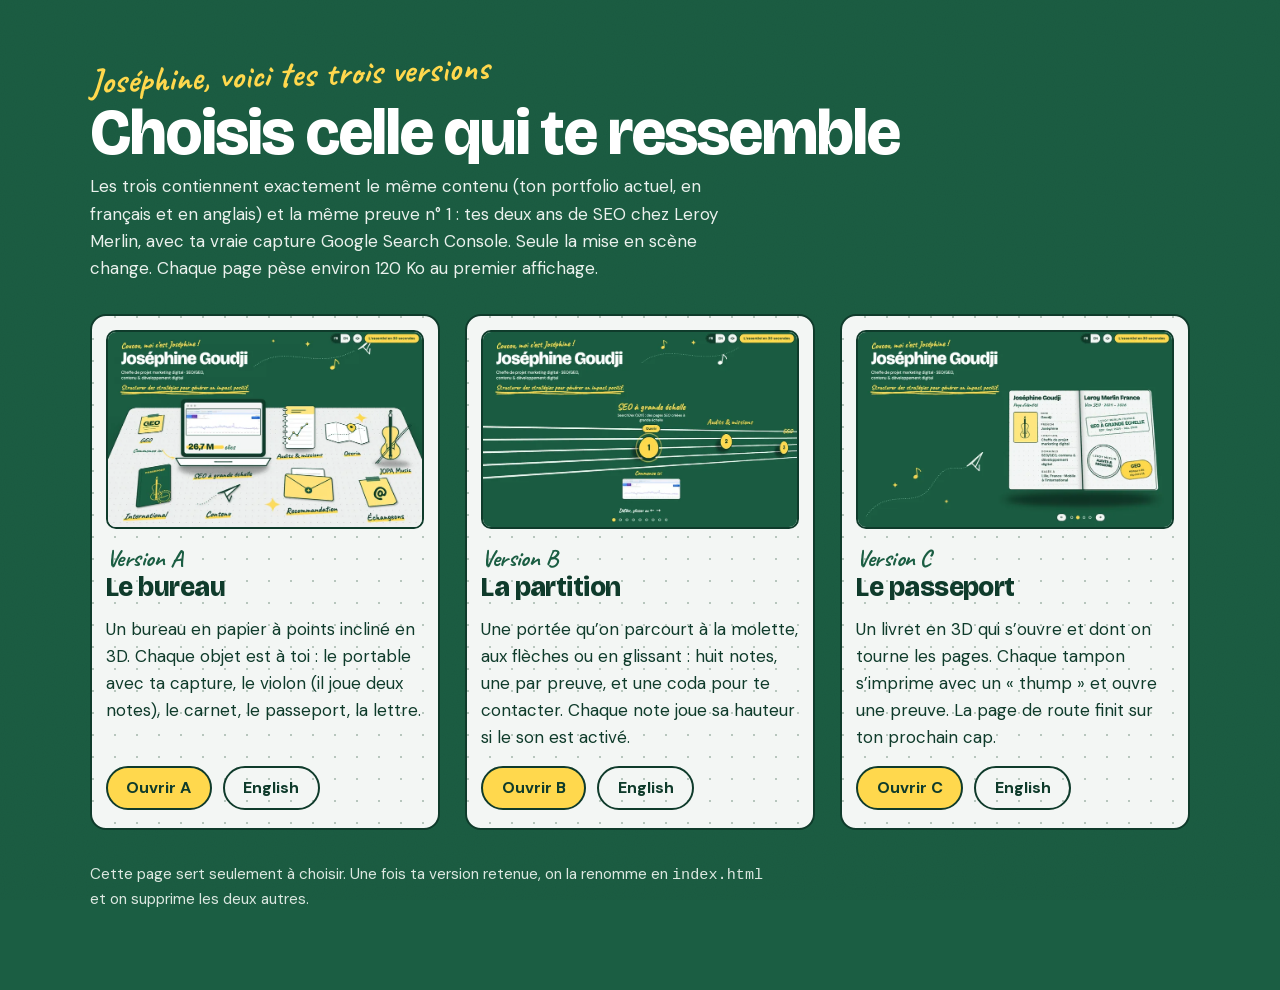
==== versions/index.html @ d498a9fa "Ajoute trois versions interactives du portfolio (bureau, partition, passeport) dans /versions Pages " ====
<!doctype html>
<html lang="fr">
<head>
<meta charset="utf-8">
<meta name="viewport" content="width=device-width, initial-scale=1, viewport-fit=cover">
<meta name="robots" content="noindex">
<title>Choisir la version · portfolio de Joséphine</title>
<link rel="stylesheet" href="assets/base.css">
<style>
body{background:var(--vert);color:#fff;min-height:100svh}
body::before{content:"";position:fixed;inset:0;background:var(--grain);opacity:.09;pointer-events:none;mix-blend-mode:multiply}
main{position:relative;max-width:1180px;margin:0 auto;padding:clamp(24px,5vw,64px) clamp(16px,4vw,40px) 64px}
.hello{margin:0;font:700 clamp(1.6rem,3vw,2.2rem)/1 var(--main);color:var(--jaune);transform:rotate(-2deg);transform-origin:left}
h1{color:#fff;margin:.2rem 0 .6rem;font:800 clamp(2.2rem,5vw,4rem)/.96 var(--titre);letter-spacing:-.03em;text-wrap:balance}
.intro{max-width:56ch;margin:0 0 2rem;color:#EAF1ED}
.choix{display:grid;grid-template-columns:repeat(auto-fit,minmax(280px,1fr));gap:1.6rem}
.carte{display:flex;flex-direction:column;gap:.9rem;padding:14px 14px 18px;border:2px solid var(--vert-nuit);border-radius:16px;background:var(--papier-points);color:var(--vert-nuit)}
.carte img{width:100%;height:auto;aspect-ratio:760/475;object-fit:cover;border:2px solid var(--vert-nuit);border-radius:10px;background:var(--vert)}
.carte h2{margin:.2rem 0 0;font:800 1.7rem/1.05 var(--titre);letter-spacing:-.02em}
.carte h2 small{display:block;margin-bottom:.15rem;font:700 1.5rem/1 var(--main);color:var(--vert)}
.carte p{margin:0;max-width:44ch}
.carte .cta-row{margin-top:auto}
.note{margin-top:2rem;max-width:62ch;font-size:.95rem;color:#DCE8E1}
</style>
</head>
<body>
<main>
  <p class="hello">Joséphine, voici tes trois versions</p>
  <h1>Choisis celle qui te ressemble</h1>
  <p class="intro">Les trois contiennent exactement le même contenu (ton portfolio actuel, en français et en anglais) et la même preuve n° 1 : tes deux ans de SEO chez Leroy Merlin, avec ta vraie capture Google Search Console. Seule la mise en scène change. Chaque page pèse environ 120 Ko au premier affichage.</p>
  <div class="choix">
    <article class="carte">
      <img src="assets/img/apercu-a.webp" width="760" height="475" alt="Aperçu de la version A : un bureau incliné en 3D avec un portable, un violon, un carnet, un passeport et des post-it" loading="lazy">
      <h2><small>Version A</small>Le bureau</h2>
      <p>Un bureau en papier à points incliné en 3D. Chaque objet est à toi : le portable avec ta capture, le violon (il joue deux notes), le carnet, le passeport, la lettre.</p>
      <div class="cta-row"><a class="btn btn-primary" href="a-bureau.html">Ouvrir A</a><a class="btn btn-ghost" href="a-bureau.html?lang=en">English</a></div>
    </article>
    <article class="carte">
      <img src="assets/img/apercu-b.webp" width="760" height="475" alt="Aperçu de la version B : une portée en perspective sur fond vert avec des notes jaunes numérotées" loading="lazy">
      <h2><small>Version B</small>La partition</h2>
      <p>Une portée qu’on parcourt à la molette, aux flèches ou en glissant : huit notes, une par preuve, et une coda pour te contacter. Chaque note joue sa hauteur si le son est activé.</p>
      <div class="cta-row"><a class="btn btn-primary" href="b-partition.html">Ouvrir B</a><a class="btn btn-ghost" href="b-partition.html?lang=en">English</a></div>
    </article>
    <article class="carte">
      <img src="assets/img/apercu-c.webp" width="760" height="475" alt="Aperçu de la version C : un passeport vert ouvert avec une page d’identité et des tampons d’encre" loading="lazy">
      <h2><small>Version C</small>Le passeport</h2>
      <p>Un livret en 3D qui s’ouvre et dont on tourne les pages. Chaque tampon s’imprime avec un « thump » et ouvre une preuve. La page de route finit sur ton prochain cap.</p>
      <div class="cta-row"><a class="btn btn-primary" href="c-passeport.html">Ouvrir C</a><a class="btn btn-ghost" href="c-passeport.html?lang=en">English</a></div>
    </article>
  </div>
  <p class="note">Cette page sert seulement à choisir. Une fois ta version retenue, on la renomme en <code>index.html</code> et on supprime les deux autres.</p>
</main>
</body>
</html>
---- versions/assets/base.css ----
/* Portfolio interactif · Joséphine Goudji
   Socle commun aux trois versions (A bureau, B partition, C passeport).
   Tokens = design system « Joséphine » (vert, jaune feutre, papier à points). */

@font-face{font-family:"Bricolage Grotesque";src:url(fonts/bricolage-800.woff2) format("woff2");font-weight:800;font-style:normal;font-display:swap}
@font-face{font-family:"Caveat";src:url(fonts/caveat-700.woff2) format("woff2");font-weight:700;font-style:normal;font-display:swap}
@font-face{font-family:"DM Sans";src:url(fonts/dmsans.woff2) format("woff2");font-weight:400 700;font-style:normal;font-display:swap}

:root{
  --vert:#1B5E43; --vert-nuit:#0F3B2B; --vert-feuille:#2D6B52;
  --jaune:#FFD84D; --jaune-soleil:#F6CF4A; --jaune-postit:#FFE680; --jaune-surligneur:#FFE27A;
  --papier:#F3F6F4; --points:#B7C6BD; --blanc:#fff;
  --discret:#3F5A4D;
  --autocollant:3px 3px 0 #0f3b2b;
  --ombre-douce:0 14px 22px -10px rgba(0,0,0,.42), 0 3px 6px rgba(0,0,0,.18);
  --ease:cubic-bezier(.16,1,.3,1);
  --titre:"Bricolage Grotesque","Trebuchet MS",system-ui,sans-serif;
  --main:"Caveat","Segoe Print","Bradley Hand",cursive;
  --texte:"DM Sans",system-ui,-apple-system,"Segoe UI",sans-serif;
  --papier-points:radial-gradient(circle at 1px 1px,var(--points) 1.1px,transparent 1.5px) 0 0/22px 22px,var(--papier);
  --grain:url("data:image/svg+xml;utf8,<svg xmlns='http://www.w3.org/2000/svg' width='160' height='160'><filter id='n'><feTurbulence type='fractalNoise' baseFrequency='.9' numOctaves='2' stitchTiles='stitch'/><feColorMatrix values='0 0 0 0 0  0 0 0 0 0  0 0 0 0 0  0 0 0 .55 0'/></filter><rect width='160' height='160' filter='url(%23n)'/></svg>");
}

*,*::before,*::after{box-sizing:border-box}
html{-webkit-text-size-adjust:100%;scroll-behavior:smooth;scrollbar-color:var(--vert-feuille) transparent;accent-color:var(--vert)}
body{margin:0;font:400 1.0625rem/1.6 var(--texte);color:var(--vert-nuit);background:var(--vert);caret-color:var(--vert)}
img,svg{display:block;max-width:100%}
button,a{-webkit-tap-highlight-color:transparent}
::selection{background:var(--jaune-surligneur);color:var(--vert-nuit)}
:focus-visible{outline:3px solid var(--vert-nuit);outline-offset:3px;box-shadow:0 0 0 7px var(--jaune)}
.sr-only{position:absolute!important;width:1px;height:1px;margin:-1px;padding:0;overflow:hidden;clip:rect(0 0 0 0);white-space:nowrap;border:0}

/* Langue : les deux textes existent dans la page, l'un est masqué */
html:not([data-lang="en"]) [lang="en"]:not([data-keep]){display:none!important}
html[data-lang="en"] [lang="fr"]:not([data-keep]){display:none!important}

/* ---------- Boutons ---------- */
.btn{display:inline-flex;align-items:center;gap:.5rem;min-height:44px;padding:.6rem 1.15rem;border:2px solid var(--vert-nuit);border-radius:999px;background:var(--papier);color:var(--vert-nuit);font:700 1rem/1.1 var(--texte);text-decoration:none;cursor:pointer;transition:transform .25s var(--ease),box-shadow .25s var(--ease),background-color .2s}
.btn:hover{transform:translateY(-2px);box-shadow:var(--autocollant)}
.btn:active{transform:translateY(0);box-shadow:none}
.btn-primary,.btn.solid{background:var(--jaune);border-color:var(--vert-nuit)}
.btn-ghost{background:transparent}
.btn-sm{min-height:36px;padding:.35rem .85rem;font-size:.9rem}
.cta-row{display:flex;flex-wrap:wrap;gap:.7rem;margin:1rem 0 0}

/* Salutation */
.greet{position:absolute;z-index:5;left:clamp(18px,4.2vw,72px);top:clamp(22px,5.5vh,64px);max-width:min(600px,46vw);color:#fff}
.hello{margin:0 0 .1rem;font:700 clamp(1.7rem,2.6vw,2.4rem)/1 var(--main);color:var(--jaune);transform:rotate(-2deg);transform-origin:left}
.greet h1{margin:0;font:800 clamp(2.5rem,5.6vw,5rem)/.94 var(--titre);letter-spacing:-.03em;text-wrap:balance}
.role{margin:.9rem 0 0;font-weight:500;font-size:clamp(.98rem,1.25vw,1.15rem);line-height:1.4;color:#EAF1ED;max-width:34ch}
.punch{position:relative;display:inline-block;margin:.9rem 0 0;font:700 clamp(1.4rem,2.1vw,1.9rem)/1.12 var(--main);color:var(--jaune)}
.sky{position:absolute;z-index:1;left:44%;top:64px;width:min(34vw,480px);height:auto;pointer-events:none;overflow:visible}
.punch svg{position:absolute;left:0;bottom:-14px;width:100%;height:18px;overflow:visible}


@media (max-width:760px){.greet{position:relative;left:auto;top:auto;max-width:none;padding:118px 18px 0}.greet h1{font-size:2.6rem}.sky{display:none}}

/* ---------- Sa photo : polaroïd scotché, pastille dans le panneau ---------- */
.polaroid{position:absolute;z-index:6;display:block;width:clamp(124px,11.6vw,172px);padding:7px 7px 0;background:#fff;border:2px solid var(--vert-nuit);border-radius:4px;box-shadow:var(--ombre-douce);color:var(--vert-nuit);text-decoration:none;transform:rotate(var(--r,4deg));transition:transform .4s var(--ease)}
.polaroid img{width:100%;height:auto;aspect-ratio:4/5;object-fit:cover;background:var(--papier)}
.pol-cap{display:block;padding:.2rem 0 .4rem;text-align:center;font:700 1.55rem/1.15 var(--main)}
.pol-tape{position:absolute;left:50%;top:-13px;width:66px;height:24px;translate:-50% 0;background:var(--vert-feuille);opacity:.85;transform:rotate(-4deg)}
.polaroid:hover{transform:rotate(calc(var(--r,4deg) - 3deg)) translateY(-5px)}
.polaroid:focus-visible{outline:3px solid var(--vert-nuit);outline-offset:6px;box-shadow:0 0 0 9px var(--jaune)}
@media (max-width:760px){.polaroid{position:relative;left:auto;top:auto;bottom:auto;margin:26px 0 0 22px;width:128px}}
.panel .me{float:right;width:92px;height:92px;margin:0 0 .6rem 1rem;border:3px solid var(--vert-nuit);border-radius:50%;object-fit:cover;background:var(--jaune-postit)}

/* ---------- Commandes flottantes (langue, son, essentiel) ---------- */
.hud{position:fixed;z-index:40;top:max(12px,env(safe-area-inset-top));right:max(12px,env(safe-area-inset-right));display:flex;flex-wrap:wrap;gap:.55rem;align-items:center;justify-content:flex-end;max-width:calc(100vw - 24px)}
.lang{display:inline-flex;border:2px solid var(--vert-nuit);border-radius:999px;overflow:hidden;background:var(--papier)}
.lang button{min-width:44px;min-height:40px;padding:0 .7rem;border:0;background:transparent;color:var(--vert-nuit);font:700 .95rem var(--texte);cursor:pointer}
.lang button[aria-pressed="true"]{background:var(--vert-nuit);color:#fff}
.lang button:focus-visible{outline-offset:-3px;box-shadow:none}
.snd{width:44px;height:44px;padding:0;justify-content:center;border-radius:50%}
.snd svg{width:22px;height:22px;fill:none;stroke:currentColor;stroke-width:2.2;stroke-linecap:round;stroke-linejoin:round}
.snd .off-x{display:block}.snd .on-w{display:none}
.snd[aria-pressed="true"]{background:var(--jaune)}
.snd[aria-pressed="true"] .off-x{display:none}.snd[aria-pressed="true"] .on-w{display:block}

/* ---------- Panneaux (le contenu réel, lisible sans JS) ---------- */
.panel-bar{display:none}
.panel{background:var(--papier-points);color:var(--vert-nuit)}
.panel-body{padding:clamp(20px,4vw,48px);max-width:820px;margin:0 auto}
html:not(.js) .panel{border-top:6px solid var(--vert-nuit)}

.js .panel{position:fixed;z-index:60;top:0;right:0;bottom:0;width:min(820px,100%);display:none;overflow-y:auto;overscroll-behavior:contain;box-shadow:-24px 0 60px rgba(0,0,0,.38);transform:translateX(104%);transition:transform .5s var(--ease)}
.js .panel.show{display:block}
.js .panel.open{transform:none}
.js .panel:focus{outline:none}
.js .panel-body{padding-top:1.2rem;margin:0}
.js .panel-bar{position:sticky;top:0;z-index:2;display:flex;align-items:center;gap:.6rem;padding:.7rem clamp(14px,3vw,28px);background:var(--papier);border-bottom:2px solid var(--vert-nuit)}
.panel-bar .crumb{flex:1;min-width:0;font:700 1.35rem/1 var(--main);color:var(--vert);white-space:nowrap;overflow:hidden;text-overflow:ellipsis}
.panel-bar .btn{min-height:40px}
.ico{width:18px;height:18px;fill:none;stroke:currentColor;stroke-width:2.4;stroke-linecap:round;stroke-linejoin:round}
.scrim{position:fixed;inset:0;z-index:55;background:rgba(0,0,0,.55);opacity:0;pointer-events:none;transition:opacity .4s var(--ease)}
.has-panel .scrim{opacity:1;pointer-events:auto}
.has-panel{overflow:hidden}

/* Texte lu dans les panneaux */
.panel h1,.panel h2{font:800 clamp(1.9rem,4.4vw,3.1rem)/1.04 var(--titre);letter-spacing:-.02em;text-wrap:balance;margin:0 0 .45em}
.panel h3{font:800 1.28rem/1.15 var(--titre);letter-spacing:-.01em;margin:1.7em 0 .5em;text-wrap:balance}
.panel h4{font:800 1.28rem/1.15 var(--titre);letter-spacing:-.01em;margin:0 0 .5em;text-decoration:underline;text-decoration-color:var(--jaune);text-decoration-thickness:.34em;text-underline-offset:-.1em;text-decoration-skip-ink:none}
.panel p{margin:.7em 0;max-width:66ch}
.panel #apports h2{font-size:clamp(1.35rem,2.6vw,1.7rem);line-height:1.12;margin-top:1.6rem}
.panel .lead{font-size:1.18rem;line-height:1.55}
.panel a{color:var(--vert);text-decoration-thickness:2px;text-underline-offset:.2em}
.panel a:hover{color:var(--vert-nuit);background:var(--jaune-surligneur)}
.panel ul{list-style:none;margin:.6em 0;padding:0}
.panel li{position:relative;margin:.55em 0;padding-left:1.5em;max-width:66ch}
.panel li::before{content:"";position:absolute;left:0;top:.72em;width:.85em;height:.14em;border-radius:3px;background:var(--vert);transform:rotate(-9deg)}
.panel .muted,.panel .note{color:var(--discret)}
.panel .note{font-size:.95rem}
.panel code{font:600 1em var(--texte);background:none}

/* L'étiquette « eyebrow » passe sous le titre, en écriture à la main */
.section-head,.case-top{display:flex;flex-direction:column;align-items:flex-start;margin-bottom:1.1rem}
.section-head>*,.case-top>*{order:3}
.section-head>h2,.case-top>h2,.case-top>h3{order:1}
.eyebrow{order:2!important;margin:-.1em 0 .6em;font:700 1.55rem/1.1 var(--main);color:var(--vert)}
.sec>.section-head .eyebrow{transform:rotate(-1.5deg)}
.contact-box>.eyebrow{position:absolute;width:1px;height:1px;overflow:hidden;clip:rect(0 0 0 0)}
.meta{order:2;margin:0 0 .5rem}
.meta span{display:inline-block;padding:.15rem .65rem;border:2px solid var(--vert-nuit);border-radius:6px;background:var(--jaune-postit);box-shadow:var(--autocollant);font-weight:700;font-size:.9rem;transform:rotate(-1.2deg)}
.summary{order:4}

.case{margin:0 0 2.4rem}
.case+.case,.grid-2+.case{margin-top:3.2rem;padding-top:2.4rem;border-top:3px dashed var(--points)}
.case{display:flex;flex-direction:column}
.case>*{order:2}
.case>.case-top{order:0}
.case>.step.proof{order:1}
.steps{display:grid;grid-template-columns:repeat(auto-fit,minmax(260px,1fr));gap:1.3rem 2.4rem;margin:1.4rem 0}
.step.proof{grid-column:1/-1;order:-1}
.step h3,.step h4{margin-top:0}
.kpis{display:flex;flex-wrap:wrap;gap:.8rem 2rem;margin:1.5rem 0 .6rem;padding:0}
.kpi b{display:block;font:800 clamp(1.55rem,3.4vw,2.2rem)/1 var(--titre);letter-spacing:-.02em;text-decoration:underline;text-decoration-color:var(--jaune);text-decoration-thickness:.3em;text-underline-offset:-.08em;text-decoration-skip-ink:none}
.kpi span{display:block;margin-top:.35rem;font-weight:500;color:var(--discret);font-size:.95rem}
figure{margin:0}
.shot{display:block;width:100%;padding:0;border:2px solid var(--vert-nuit);border-radius:12px;background:#fff;overflow:hidden;cursor:zoom-in;box-shadow:var(--ombre-douce);transition:transform .3s var(--ease)}
.shot:hover{transform:translateY(-3px) rotate(-.4deg)}
.shot img{width:100%;height:auto}
figcaption{margin-top:.7rem;font-size:.95rem;color:var(--discret);display:flex;flex-wrap:wrap;gap:.4rem 1rem;align-items:center;justify-content:space-between}
figcaption .btn{min-height:36px}
.grid-2,.grid-3,.world,.offer{display:grid;gap:1.4rem 2.4rem;grid-template-columns:repeat(auto-fit,minmax(250px,1fr));margin:1.2rem 0}
.card,.offer article{padding-top:1rem;border-top:3px dashed var(--points)}
.card h3,.offer h3{margin-top:0}
.card .when{display:block;font-weight:700;color:var(--discret);margin:.2rem 0 .3rem}
.world .card .eyebrow{margin:.1em 0 .3em}
.chips{display:flex;flex-wrap:wrap;gap:.4rem .5rem;margin:.5rem 0 1rem!important}
.chips li{margin:0;padding:.18rem .75rem;border:2px solid var(--vert);border-radius:999px;font-size:.92rem;font-weight:500;line-height:1.3}
.chips li::before{display:none}
details{margin:.8rem 0}
summary{display:inline-flex;align-items:center;min-height:40px;padding:.3rem 1rem;border:2px solid var(--vert-nuit);border-radius:999px;background:var(--jaune-postit);font-weight:700;cursor:pointer;list-style:none}
summary::-webkit-details-marker{display:none}
summary:hover{box-shadow:var(--autocollant)}
.offer article a{display:block;margin:.35rem 0;font-weight:600}
.drives{margin-top:2.2rem;padding:1.3rem 1.4rem;border:2px solid var(--vert-nuit);border-radius:14px;background:var(--jaune-postit);box-shadow:var(--autocollant)}
.drives h2{font-size:1.5rem;margin-bottom:.4em}
.pill{display:inline-block;margin:.6rem 0 0;padding:.3rem .9rem;border:2px solid var(--vert-nuit);border-radius:999px;background:var(--jaune);font-weight:700;box-shadow:var(--autocollant)}
.tagline{font:700 1.7rem/1.15 var(--main)!important;color:var(--vert)}
.quote blockquote{margin:1.2rem 0;padding:0;font:700 clamp(1.5rem,3.2vw,2rem)/1.2 var(--main);color:var(--vert-nuit);max-width:30ch}
.quote cite{display:block;margin:1rem 0;font:600 1rem var(--texte);color:var(--discret)}
.insta-cards{display:grid;grid-template-columns:repeat(auto-fit,minmax(220px,1fr));gap:.9rem;margin:1.2rem 0}
.insta{display:flex;flex-direction:column;justify-content:space-between;gap:.8rem;min-height:110px;padding:.9rem 1rem;border:2px dashed var(--vert);border-radius:12px;background:#fff;text-decoration:none!important;transition:transform .3s var(--ease)}
.insta:hover{transform:rotate(-1.2deg) translateY(-3px);background:var(--jaune-postit)!important}
.insta .k{font-weight:700;color:var(--vert-nuit)}
.insta .go{font:700 1.3rem/1 var(--main);color:var(--vert)}
.contact-box{position:relative;margin:1rem 0;padding:clamp(20px,4vw,34px);border-radius:18px;background:var(--vert-nuit);color:#fff}
.contact-box h2{color:#fff}
.contact-box p{color:#fff}
.contact-box .secondary{color:#DCE8E1}
.contact-links{display:flex;flex-wrap:wrap;gap:.7rem;margin:1.2rem 0}
.contact-box .btn{background:transparent;color:#fff;border-color:#fff}
.contact-box .btn.solid{background:var(--jaune);color:var(--vert-nuit);border-color:var(--jaune)}
.contact-box a:not(.btn){color:#fff}
.contact-box a:not(.btn):hover{color:var(--vert-nuit)}
.contact-plain{display:flex;flex-direction:column;gap:.4rem;margin-top:1rem;color:#fff}
.contact-plain code{color:#fff}
.contact-plain a{text-decoration:underline}
.panel-foot{margin:2.4rem 0 .6rem;padding-top:1.2rem;border-top:3px dashed var(--points);display:flex;flex-wrap:wrap;gap:.7rem}

/* ---------- Lightbox de la capture ---------- */
dialog.lightbox{width:min(1200px,94vw);max-height:92vh;padding:0;border:2px solid var(--vert-nuit);border-radius:14px;background:var(--papier);color:var(--vert-nuit);overflow:auto}
dialog.lightbox::backdrop{background:rgba(0,0,0,.8)}
.lightbox .bar{display:flex;align-items:center;justify-content:space-between;gap:1rem;padding:.7rem 1rem;border-bottom:2px solid var(--vert-nuit);font-weight:700;background:var(--jaune-postit)}
.lightbox img{width:100%;height:auto;background:#fff}

/* ---------- Pied de page discret ---------- */
.colophon{position:relative;z-index:2;padding:1.4rem clamp(16px,4vw,48px);background:var(--vert-nuit);color:#DCE8E1;font-size:.9rem}

@media (prefers-reduced-motion:reduce){
  html{scroll-behavior:auto}
  *,*::before,*::after{animation-duration:.01ms!important;animation-iteration-count:1!important;transition-duration:.01ms!important}
}
@media (max-width:640px){
  .js .panel{width:100%}
  .panel-bar .crumb{font-size:1.15rem}
  .hud{gap:.4rem}
}
@media print{
  .hud,.scrim,.panel-bar{display:none!important}
  .js .panel{position:static;display:block!important;transform:none;box-shadow:none;width:auto}
}
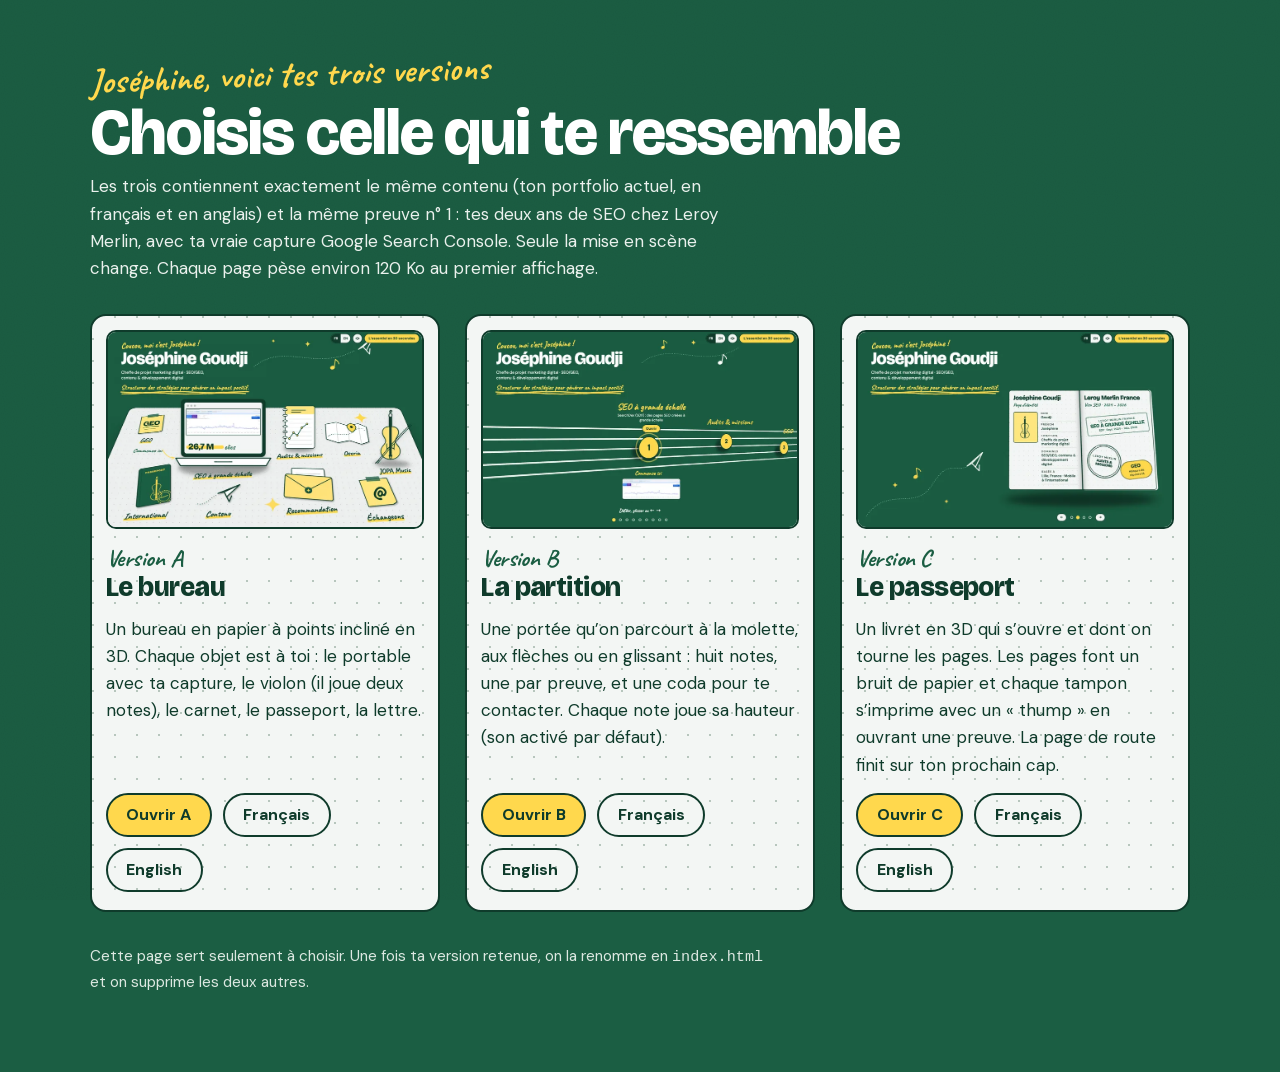
==== commit 77cebb6d: "Corrige l'affichage du bureau sur écrans courts, ajoute bruit de page, WhatsApp/mail préremplis, cho" ====
--- a/versions/index.html
+++ b/versions/index.html
@@ -33,19 +33,19 @@
       <img src="assets/img/apercu-a.webp" width="760" height="475" alt="Aperçu de la version A : un bureau incliné en 3D avec un portable, un violon, un carnet, un passeport et des post-it" loading="lazy">
       <h2><small>Version A</small>Le bureau</h2>
       <p>Un bureau en papier à points incliné en 3D. Chaque objet est à toi : le portable avec ta capture, le violon (il joue deux notes), le carnet, le passeport, la lettre.</p>
-      <div class="cta-row"><a class="btn btn-primary" href="a-bureau.html">Ouvrir A</a><a class="btn btn-ghost" href="a-bureau.html?lang=en">English</a></div>
+      <div class="cta-row"><a class="btn btn-primary" href="a-bureau.html">Ouvrir A</a><a class="btn btn-ghost" href="a-bureau.html?lang=fr">Français</a><a class="btn btn-ghost" href="a-bureau.html?lang=en">English</a></div>
     </article>
     <article class="carte">
       <img src="assets/img/apercu-b.webp" width="760" height="475" alt="Aperçu de la version B : une portée en perspective sur fond vert avec des notes jaunes numérotées" loading="lazy">
       <h2><small>Version B</small>La partition</h2>
-      <p>Une portée qu’on parcourt à la molette, aux flèches ou en glissant : huit notes, une par preuve, et une coda pour te contacter. Chaque note joue sa hauteur si le son est activé.</p>
-      <div class="cta-row"><a class="btn btn-primary" href="b-partition.html">Ouvrir B</a><a class="btn btn-ghost" href="b-partition.html?lang=en">English</a></div>
+      <p>Une portée qu’on parcourt à la molette, aux flèches ou en glissant : huit notes, une par preuve, et une coda pour te contacter. Chaque note joue sa hauteur (son activé par défaut).</p>
+      <div class="cta-row"><a class="btn btn-primary" href="b-partition.html">Ouvrir B</a><a class="btn btn-ghost" href="b-partition.html?lang=fr">Français</a><a class="btn btn-ghost" href="b-partition.html?lang=en">English</a></div>
     </article>
     <article class="carte">
       <img src="assets/img/apercu-c.webp" width="760" height="475" alt="Aperçu de la version C : un passeport vert ouvert avec une page d’identité et des tampons d’encre" loading="lazy">
       <h2><small>Version C</small>Le passeport</h2>
-      <p>Un livret en 3D qui s’ouvre et dont on tourne les pages. Chaque tampon s’imprime avec un « thump » et ouvre une preuve. La page de route finit sur ton prochain cap.</p>
-      <div class="cta-row"><a class="btn btn-primary" href="c-passeport.html">Ouvrir C</a><a class="btn btn-ghost" href="c-passeport.html?lang=en">English</a></div>
+      <p>Un livret en 3D qui s’ouvre et dont on tourne les pages. Les pages font un bruit de papier et chaque tampon s’imprime avec un « thump » en ouvrant une preuve. La page de route finit sur ton prochain cap.</p>
+      <div class="cta-row"><a class="btn btn-primary" href="c-passeport.html">Ouvrir C</a><a class="btn btn-ghost" href="c-passeport.html?lang=fr">Français</a><a class="btn btn-ghost" href="c-passeport.html?lang=en">English</a></div>
     </article>
   </div>
   <p class="note">Cette page sert seulement à choisir. Une fois ta version retenue, on la renomme en <code>index.html</code> et on supprime les deux autres.</p>
--- a/versions/assets/base.css
+++ b/versions/assets/base.css
@@ -45,10 +45,10 @@
 
 /* Salutation */
 .greet{position:absolute;z-index:5;left:clamp(18px,4.2vw,72px);top:clamp(22px,5.5vh,64px);max-width:min(600px,46vw);color:#fff}
-.hello{margin:0 0 .1rem;font:700 clamp(1.7rem,2.6vw,2.4rem)/1 var(--main);color:var(--jaune);transform:rotate(-2deg);transform-origin:left}
-.greet h1{margin:0;font:800 clamp(2.5rem,5.6vw,5rem)/.94 var(--titre);letter-spacing:-.03em;text-wrap:balance}
-.role{margin:.9rem 0 0;font-weight:500;font-size:clamp(.98rem,1.25vw,1.15rem);line-height:1.4;color:#EAF1ED;max-width:34ch}
-.punch{position:relative;display:inline-block;margin:.9rem 0 0;font:700 clamp(1.4rem,2.1vw,1.9rem)/1.12 var(--main);color:var(--jaune)}
+.hello{margin:0 0 .1rem;font:700 clamp(1.4rem,min(2.6vw,4.2vh),2.4rem)/1 var(--main);color:var(--jaune);transform:rotate(-2deg);transform-origin:left}
+.greet h1{margin:0;font:800 clamp(2.2rem,min(5.6vw,8.9vh),5rem)/.94 var(--titre);letter-spacing:-.03em;text-wrap:balance}
+.role{margin:clamp(.4rem,1.6vh,.9rem) 0 0;font-weight:500;font-size:clamp(.9rem,min(1.25vw,1.9vh),1.15rem);line-height:1.4;color:#EAF1ED;max-width:34ch}
+.punch{position:relative;display:inline-block;margin:clamp(.5rem,1.6vh,.9rem) 0 0;font:700 clamp(1.25rem,min(2.1vw,3.4vh),1.9rem)/1.12 var(--main);color:var(--jaune)}
 .sky{position:absolute;z-index:1;left:44%;top:64px;width:min(34vw,480px);height:auto;pointer-events:none;overflow:visible}
 .punch svg{position:absolute;left:0;bottom:-14px;width:100%;height:18px;overflow:visible}
 
@@ -56,9 +56,9 @@
 @media (max-width:760px){.greet{position:relative;left:auto;top:auto;max-width:none;padding:118px 18px 0}.greet h1{font-size:2.6rem}.sky{display:none}}
 
 /* ---------- Sa photo : polaroïd scotché, pastille dans le panneau ---------- */
-.polaroid{position:absolute;z-index:6;display:block;width:clamp(124px,11.6vw,172px);padding:7px 7px 0;background:#fff;border:2px solid var(--vert-nuit);border-radius:4px;box-shadow:var(--ombre-douce);color:var(--vert-nuit);text-decoration:none;transform:rotate(var(--r,4deg));transition:transform .4s var(--ease)}
+.polaroid{position:absolute;z-index:6;display:block;width:clamp(96px,min(11.6vw,15vh),172px);padding:7px 7px 0;background:#fff;border:2px solid var(--vert-nuit);border-radius:4px;box-shadow:var(--ombre-douce);color:var(--vert-nuit);text-decoration:none;transform:rotate(var(--r,4deg));transition:transform .4s var(--ease)}
 .polaroid img{width:100%;height:auto;aspect-ratio:4/5;object-fit:cover;background:var(--papier)}
-.pol-cap{display:block;padding:.2rem 0 .4rem;text-align:center;font:700 1.55rem/1.15 var(--main)}
+.pol-cap{display:block;padding:.2rem 0 .4rem;text-align:center;white-space:nowrap;font:700 clamp(1.05rem,min(1.9vw,3.2vh),1.55rem)/1.15 var(--main)}
 .pol-tape{position:absolute;left:50%;top:-13px;width:66px;height:24px;translate:-50% 0;background:var(--vert-feuille);opacity:.85;transform:rotate(-4deg)}
 .polaroid:hover{transform:rotate(calc(var(--r,4deg) - 3deg)) translateY(-5px)}
 .polaroid:focus-visible{outline:3px solid var(--vert-nuit);outline-offset:6px;box-shadow:0 0 0 9px var(--jaune)}
